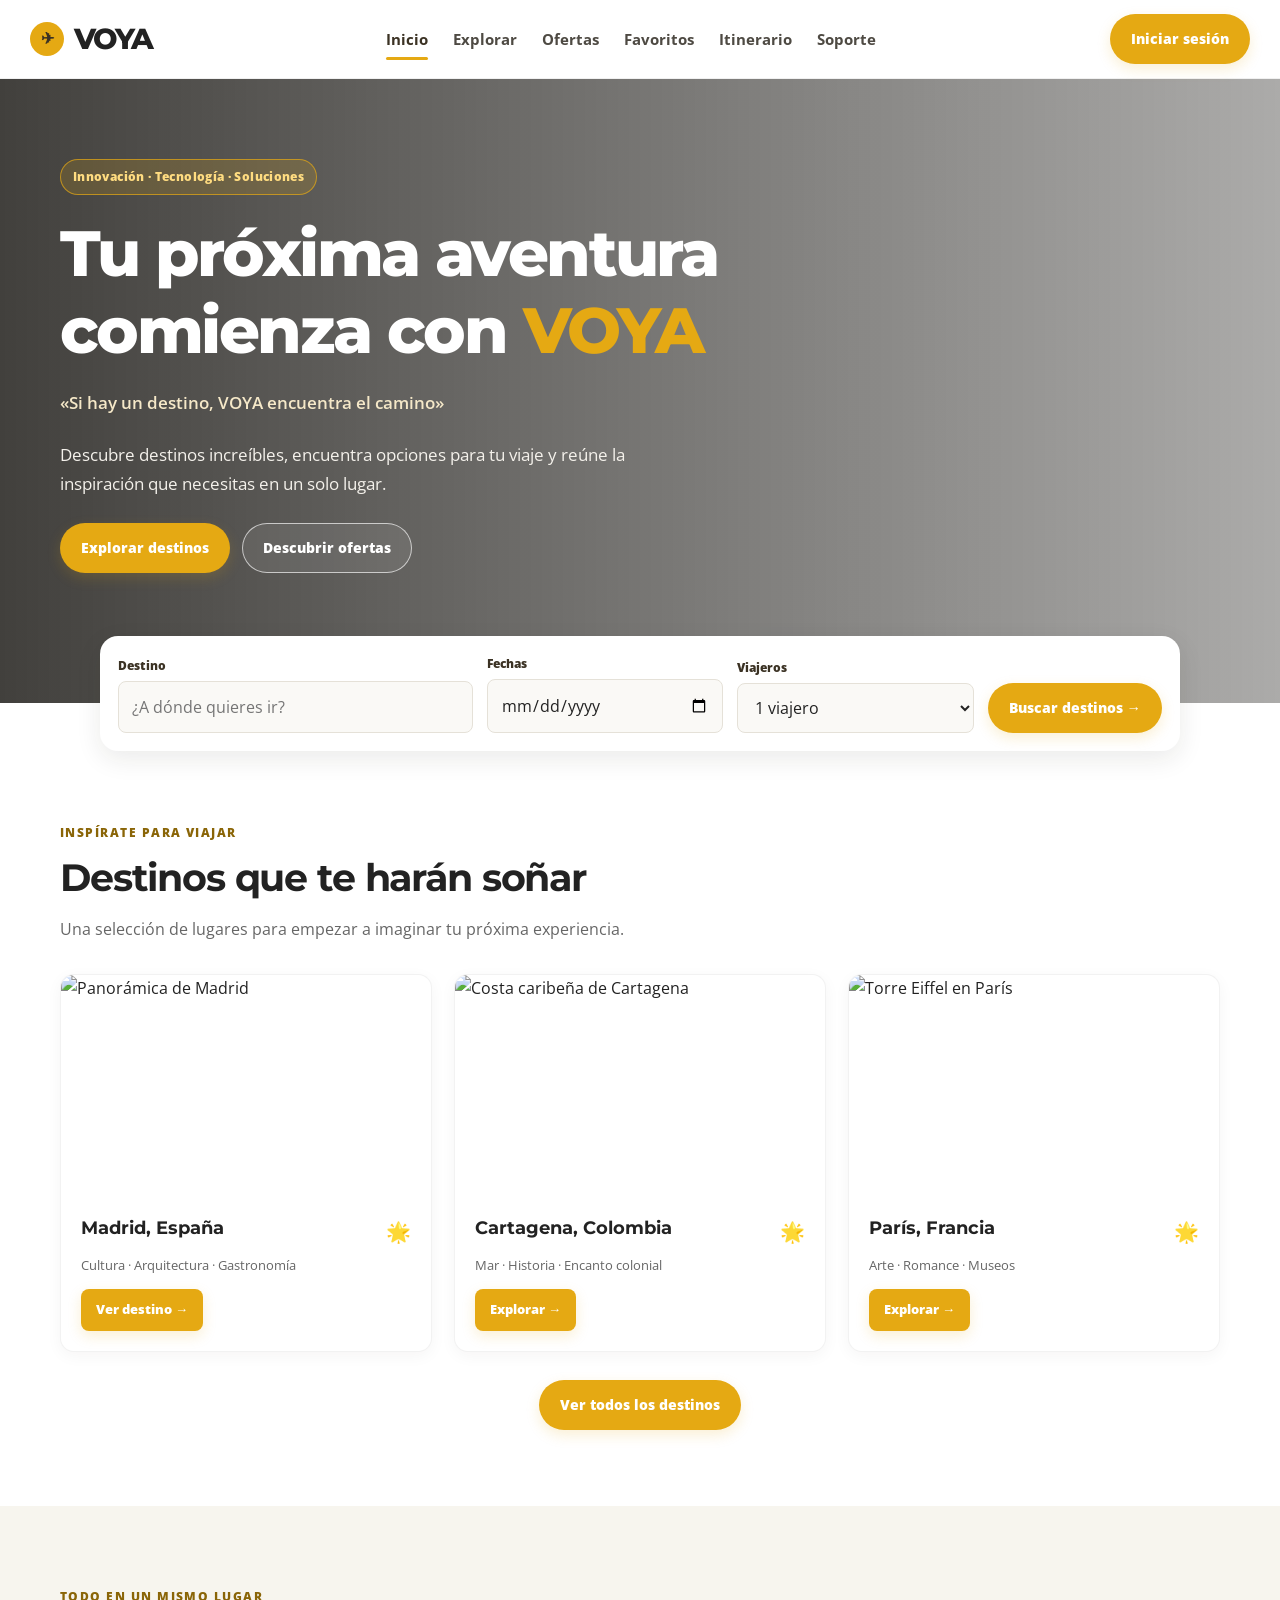
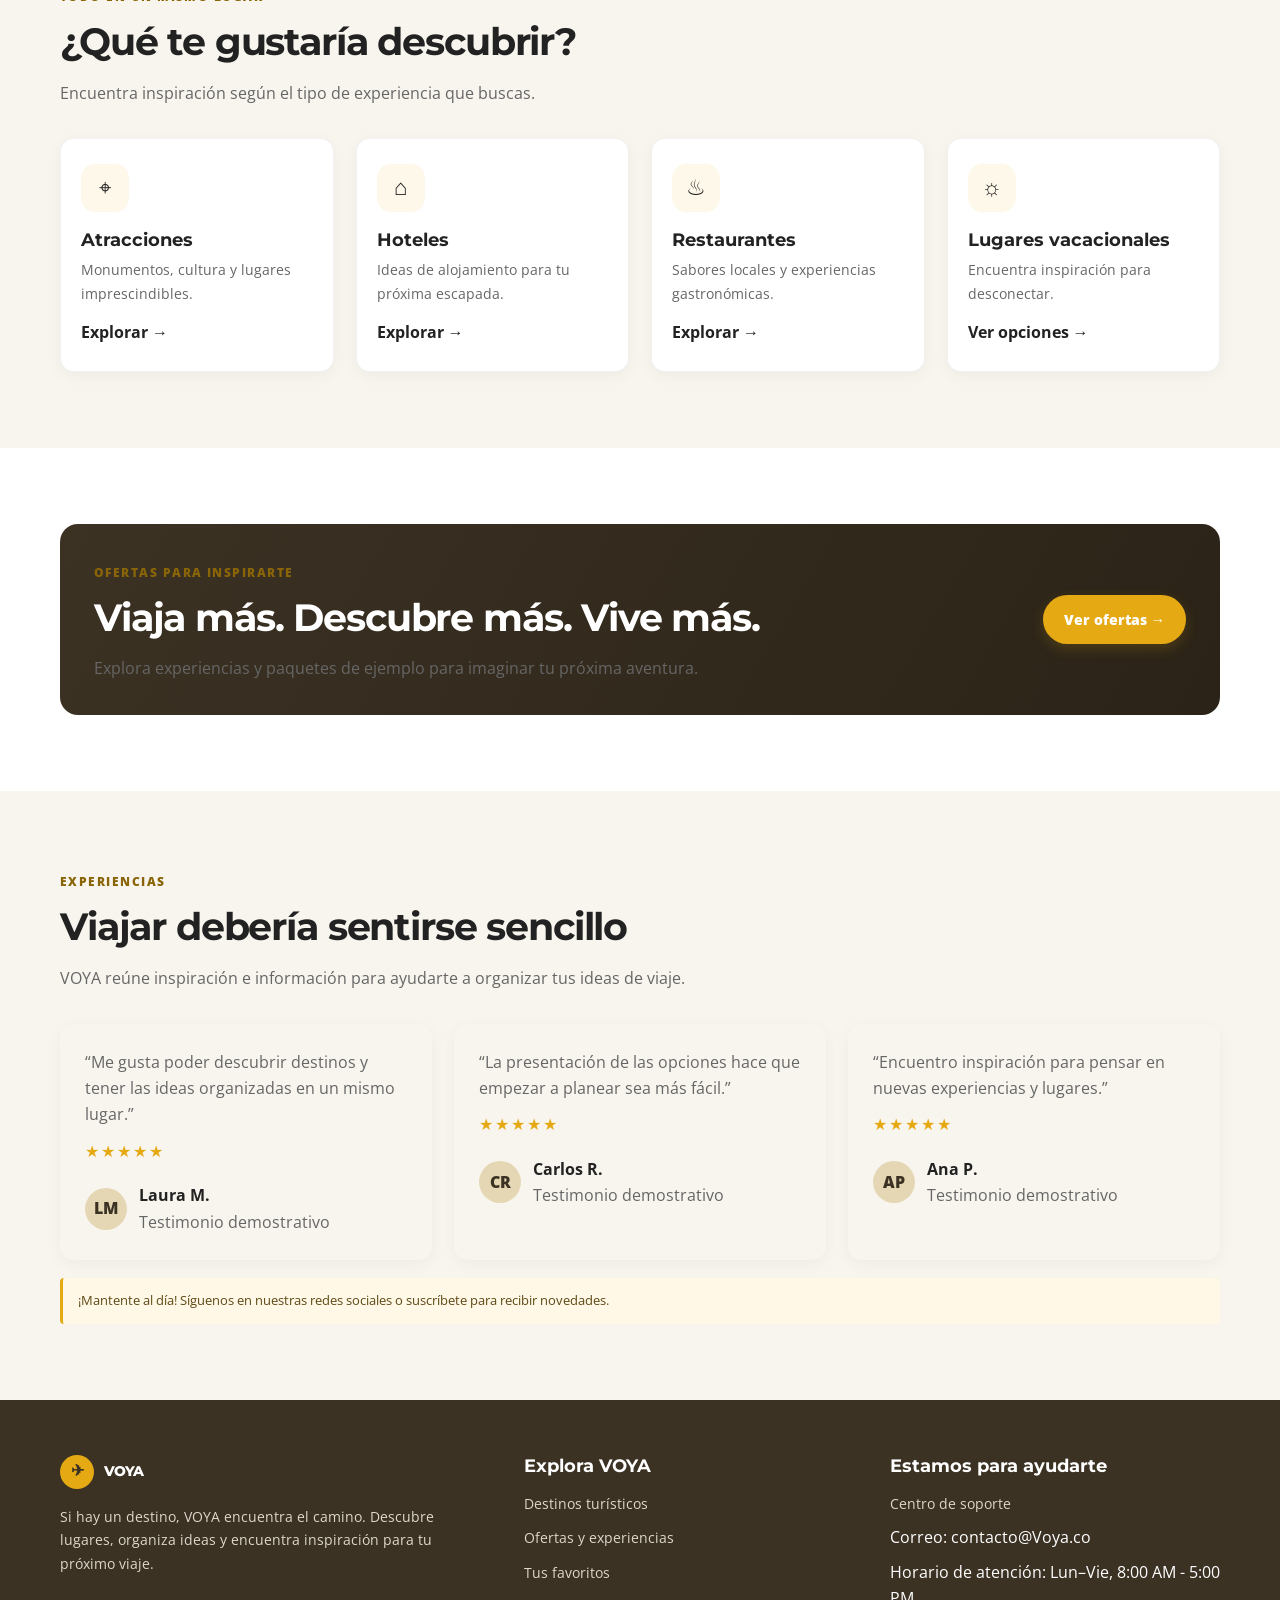
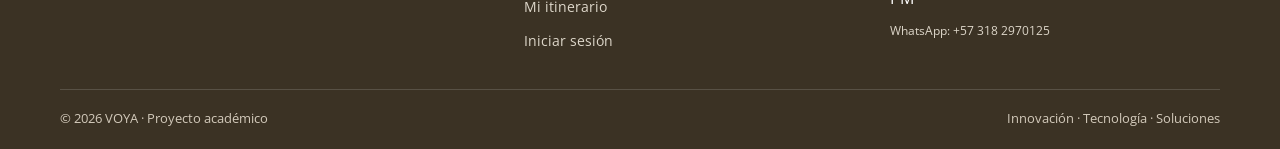
==== index.html @ 36a2ebd2 "Add files via upload" ====
<!-- inicio -->
<!DOCTYPE html>
<html lang="es">

<head>
    <meta charset="utf-8">
    <meta name="viewport" content="width=device-width, initial-scale=1">
    <meta name="description" content="VOYA: descubre destinos y planifica tu próximo viaje.">
    <title>VOYA — Tu próxima aventura</title>
    <link rel="stylesheet" href="css/styles.css">
</head>

<!-- Cuerpo-->

<body>
    <header class="header">
        <div class="header__container">
            <a class="header__brand" href="index.html"><span class="brand-mark"
                    aria-hidden="true">✈</span><span>VOYA</span></a>
            <nav class="nav" aria-label="Navegación principal">
                <ul class="nav__list">
                    <li><a class="nav__link active" href="index.html">Inicio</a></li>
                    <li><a class="nav__link" href="pages/explorar.html">Explorar</a></li>
                    <li><a class="nav__link" href="pages/ofertas.html">Ofertas</a></li>
                    <li><a class="nav__link" href="pages/favoritos.html">Favoritos</a></li>
                    <li><a class="nav__link" href="pages/itinerario.html">Itinerario</a></li>
                    <li><a class="nav__link" href="pages/soporte.html">Soporte</a></li>
                </ul>
            </nav>
            <div class="header__actions"><a class="btn btn--pill btn--primary" href="pages/login.html">Iniciar
                    sesión</a></div>
        </div>
    </header>

    <!-- secciones -->
    <main>
        <!-- sección #1-->
        <section class="hero">
            <div class="hero__container">
                <div class="hero__content">
                    <span class="badge badge--gold">Innovación · Tecnología · Soluciones</span>
                    <h1 class="hero__title">Tu próxima aventura comienza con <span class="text-gold">VOYA</span></h1>
                    <p class="hero__slogan">«Si hay un destino, VOYA encuentra el camino»</p>
                    <p>Descubre destinos increíbles, encuentra opciones para tu viaje y reúne la inspiración que
                        necesitas en un solo lugar.</p>

                    <div class="hero__cta-group"><a class="btn btn--pill btn--primary"
                            href="pages/explorar.html">Explorar destinos</a><a class="btn btn--pill btn--outline-light"
                            href="pages/ofertas.html">Descubrir ofertas</a></div>
                </div>
            </div>

            <div class="search-box">
                <form class="search-box__form" action="pages/explorar.html" method="get">
                    <div class="search-box__field"><label class="search-box__label"
                            for="destination">Destino</label><input class="search-box__input" id="destination"
                            name="destino" placeholder="¿A dónde quieres ir?"></div>

                    <div class="search-box__field"><label class="search-box__label" for="dates">Fechas</label>
                    
<input type="date" class="search-box__input" id="dates" name="fecha" min="2026-11-13" aria-label="Fecha de viaje"></div>
                            
                    <div class="search-box__field">
  <label class="search-box__label" for="travelers">Viajeros</label>
  <select class="search-box__input" id="travelers" name="viajeros">
    <option value="1" selected>1 viajero</option>
    <option value="2" >2 viajeros</option>
    <option value="familia">Familia</option>
  </select>

  <div class="travelers-counter" id="family-counter" role="group"
       aria-label="Número de personas de la familia" hidden>
    <button class="counter-btn" id="family-minus" type="button"
            aria-label="Quitar una persona">−</button>
    <output class="counter-value" id="family-count" aria-live="polite">3</output>
    <button class="counter-btn" id="family-plus" type="button"
            aria-label="Agregar una persona">+</button>
  </div>

  <input type="hidden" id="travelers-total" name="num_viajeros" value="1">
</div>
                        
                        
                    <button class="btn btn--pill btn--primary search-box__btn" type="submit">Buscar destinos →</button>
                </form>
            </div>
        </section>

        <!-- sección 2 -->
        <section class="section home-after-hero">
            <div class="container">
                <div class="section-heading"><span class="eyebrow">Inspírate para viajar</span>
                    <h2>Destinos que te harán soñar</h2>
                    <p>Una selección de lugares para empezar a imaginar tu próxima experiencia.</p>
                </div>

                <div class="grid grid--3">
                    <article class="destination-card"><img class="destination-card__image"
                            src="https://images.unsplash.com/photo-1539037116277-4db20889f2d4?auto=format&fit=crop&w=900&q=80"
                            alt="Panorámica de Madrid">
                        <div class="destination-card__body">
                            <div class="card-row">
                                <h3>Madrid, España</h3><span class="heart" aria-label="Favorito">🌟</span>
                            </div>
                            <p class="destination-card__meta">Cultura · Arquitectura · Gastronomía</p><a
                                class="btn btn--primary btn--small" href="pages/destino.html?id=es">Ver destino →</a>                        </div>
                    </article>
                    
                    <article class="destination-card"><img class="destination-card__image"
                            src="https://images.unsplash.com/photo-1533105079780-92b9be482077?auto=format&fit=crop&w=900&q=80"
                            alt="Costa caribeña de Cartagena">
                        <div class="destination-card__body">
                            <div class="card-row">
                                <h3>Cartagena, Colombia</h3><span class="heart" aria-label="Favorito">🌟</span>
                            </div>
                            <p class="destination-card__meta">Mar · Historia · Encanto colonial</p><a
                                class="btn btn--primary btn--small" href="pages/explorar.html">Explorar →</a>
                        </div>
                    </article>

                    <!-- sección #3-->
                    <article class="destination-card"><img class="destination-card__image"
                            src="https://images.unsplash.com/photo-1502602898657-3e91760cbb34?auto=format&fit=crop&w=900&q=80"
                            alt="Torre Eiffel en París">
                        <div class="destination-card__body">
                            <div class="card-row">
                                <h3>París, Francia</h3><span class="heart" aria-label="Favorito">🌟</span>
                            </div>
                            <p class="destination-card__meta">Arte · Romance · Museos</p><a
                                class="btn btn--primary  btn--small" href="pages/explorar.html">Explorar →</a>
                        </div>
                    </article>
                </div>

                
                <div style="text-align:center;margin-top:28px"><a class="btn btn--primary btn--pill"
                        href="pages/explorar.html">Ver todos los destinos</a></div>
            </div>
        </section>

        <!-- sección #4-->
        <section class="section section--cream">
            <div class="container">
                <div class="section-heading"><span class="eyebrow">Todo en un mismo lugar</span>
                    <h2>¿Qué te gustaría descubrir?</h2>
                    <p>Encuentra inspiración según el tipo de experiencia que buscas.</p>
                </div>
                <div class="grid grid--4">
                    <a class="category-card" href="pages/explorar.html">
                        <div class="category-icon">⌖</div>
                        <h3>Atracciones</h3>
                        <p>Monumentos, cultura y lugares imprescindibles.</p><strong>Explorar →</strong>
                    </a>
                    <a class="category-card" href="pages/explorar.html">
                        <div class="category-icon">⌂</div>
                        <h3>Hoteles</h3>
                        <p>Ideas de alojamiento para tu próxima escapada.</p><strong>Explorar →</strong>
                    </a>
                    <a class="category-card" href="pages/explorar.html">
                        <div class="category-icon">♨</div>
                        <h3>Restaurantes</h3>
                        <p>Sabores locales y experiencias gastronómicas.</p><strong>Explorar →</strong>
                    </a>
                    <a class="category-card" href="pages/ofertas.html">
                        <div class="category-icon">☼</div>
                        <h3>Lugares vacacionales</h3>
                        <p>Encuentra inspiración para desconectar.</p><strong>Ver opciones →</strong>
                    </a>
                </div>
            </div>
        </section>

        <!-- sección #5-->
        <section class="section">
            <div class="container">
                <div class="promo-banner">
                    <div><span class="eyebrow">Ofertas para inspirarte</span>
                        <h2>Viaja más. Descubre más. Vive más.</h2>
                        <p>Explora experiencias y paquetes de ejemplo para imaginar tu próxima aventura.</p>
                    </div><a class="btn btn--pill btn--primary" href="pages/ofertas.html">Ver ofertas →</a>
                </div>
            </div>
        </section>

        <!-- sección #6-->
        <section class="section section--cream">
            <div class="container">
                <div class="section-heading"><span class="eyebrow">Experiencias</span>
                    <h2>Viajar debería sentirse sencillo</h2>
                    <p>VOYA reúne inspiración e información para ayudarte a organizar tus ideas de viaje.</p>
                </div>
                <div class="grid grid--3">
                    <article class="review-card">
                        <p>“Me gusta poder descubrir destinos y tener las ideas organizadas en un mismo lugar.”</p>
                        <div class="stars">★★★★★</div>
                        <div class="review-person">
                            <div class="avatar">LM</div>
                            <div><strong>Laura M.</strong>
                                <p>Testimonio demostrativo</p>
                            </div>
                        </div>
                    </article>

                    <article class="review-card">
                        <p>“La presentación de las opciones hace que empezar a planear sea más fácil.”</p>
                        <div class="stars">★★★★★</div>
                        <div class="review-person">
                            <div class="avatar">CR</div>
                            <div><strong>Carlos R.</strong>
                                <p>Testimonio demostrativo</p>
                            </div>
                        </div>
                    </article>

                    <article class="review-card">
                        <p>“Encuentro inspiración para pensar en nuevas experiencias y lugares.”</p>
                        <div class="stars">★★★★★</div>
                        <div class="review-person">
                            <div class="avatar">AP</div>
                            <div><strong>Ana P.</strong>
                                <p>Testimonio demostrativo</p>
                            </div>
                        </div>
                    </article>

                </div>
                <p class="notice">¡Mantente al día! Síguenos en nuestras redes sociales o suscríbete para recibir
                    novedades.</p>
            </div>
        </section>
    </main>


    <!-- pie de pagina -->
    <footer class="footer">
        <div class="container">
            <div class="footer__grid">
                <div><a class="header__brand" href="index.html"><span class="brand-mark">✈</span><span
                            style="color:#fff">VOYA</span></a>
                    <p style="margin-top:16px">Si hay un destino, VOYA encuentra el camino. Descubre lugares, organiza
                        ideas y encuentra inspiración para tu próximo viaje.</p>
                </div>
                <div>
                    <h3>Explora VOYA</h3>
                    <ul class="footer__links">
                        <li><a href="pages/explorar.html">Destinos turísticos</a></li>
                        <li><a href="pages/ofertas.html">Ofertas y experiencias</a></li>
                        <li><a href="pages/favoritos.html">Tus favoritos</a></li>
                        <li><a href="pages/itinerario.html">Mi itinerario</a></li>
                        <li><a href="pages/login.html">Iniciar sesión</a></li>
                    </ul>
                </div>
                <div>
                    <h3>Estamos para ayudarte</h3>
                    <ul class="footer__links">
                        <li><a href="pages/soporte.html">Centro de soporte</a></li>
                        <li>Correo: contacto@Voya.co</li>
                        <li>Horario de atención: Lun–Vie, 8:00 AM - 5:00 PM</li>
                    </ul>
                    <p style="margin-top:10px;font-size:.78rem">WhatsApp: +57 318 2970125</p>
                </div>
            </div>
            <div class="footer__bottom"><span>© 2026 VOYA · Proyecto académico</span><span>Innovación · Tecnología ·
                    Soluciones</span></div>
        </div>
    </footer>
    
    <script src="js/menu/viajeros.js"></script>
</body>

</html>
---- css/styles.css ----
@import url('https://fonts.googleapis.com/css2?family=Montserrat:wght@400;500;600;700;800&family=Open+Sans:wght@400;500;600;700&display=swap');

/* Base */
@import url('base/variables.css');
@import url('base/reset.css');
@import url('base/typography.css');

/* Layout */
@import url('layout/layout.css');
@import url('layout/header.css');
@import url('layout/footer.css');

/* Componentes */
@import url('components/buttons.css');
@import url('components/cards.css');
@import url('components/forms.css');
@import url('components/search.css');
@import url('components/page-header.css');
@import url('components/filters.css');
@import url('components/feedback.css');
@import url('components/promo.css');

/* Páginas */
@import url('pages/home.css');
@import url('pages/destino.css');
@import url('pages/soporte.css');
@import url('pages/login.css');
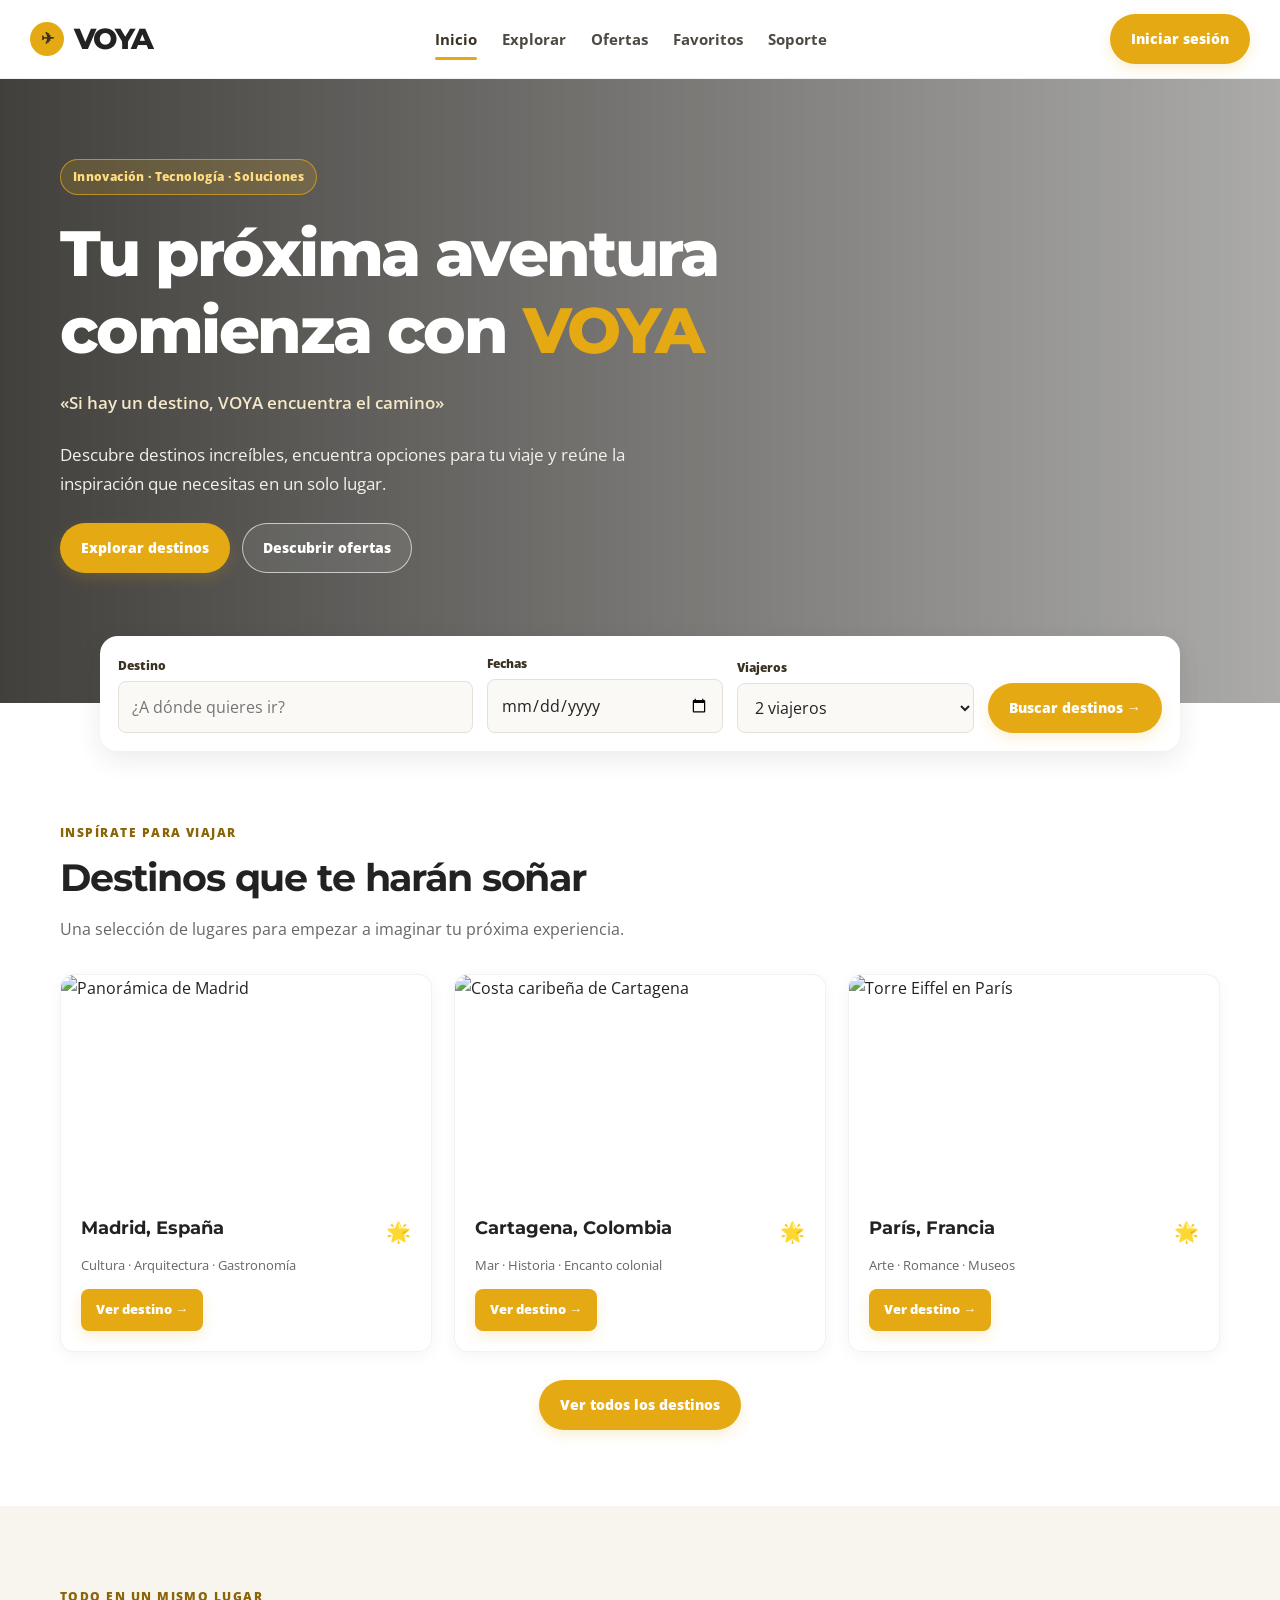
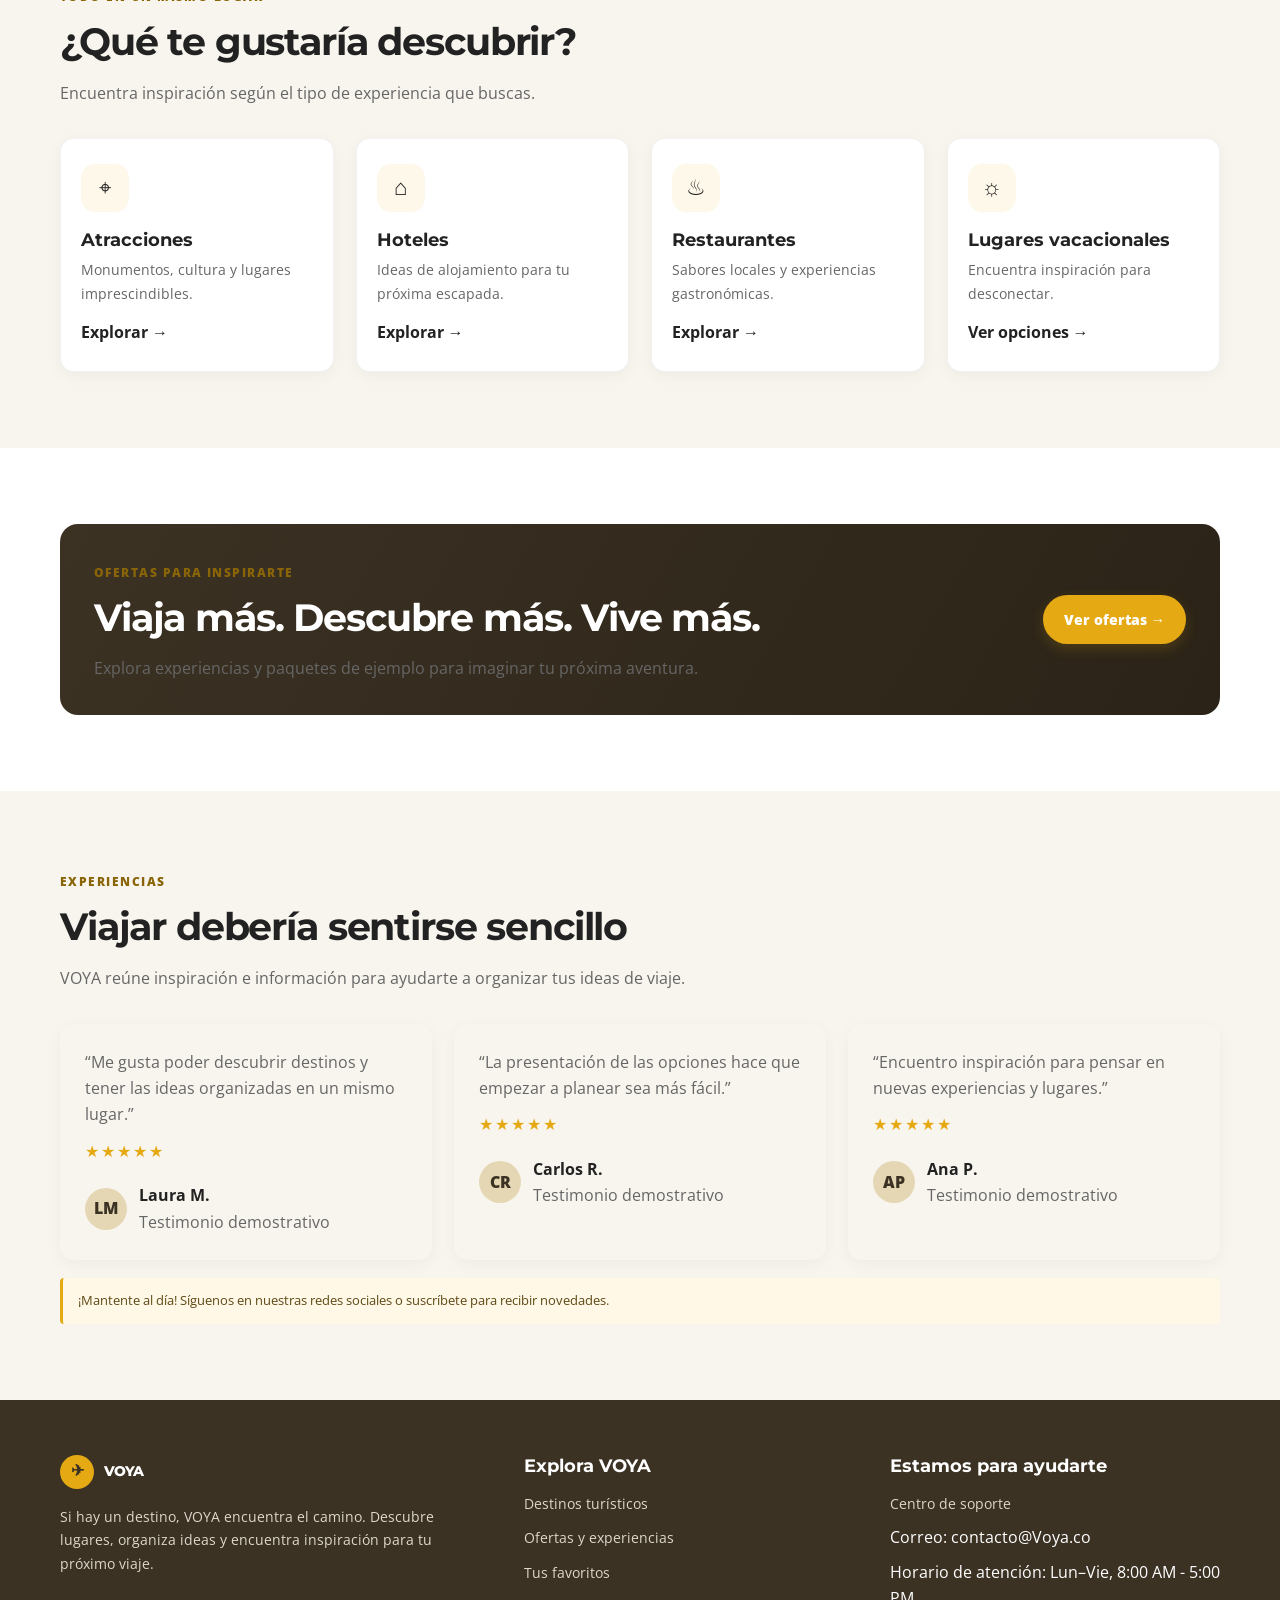
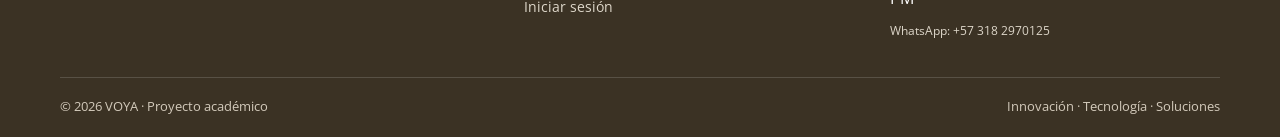
==== commit 8093e12d: "Add files via upload" ====
--- a/index.html
+++ b/index.html
@@ -23,7 +23,6 @@
                     <li><a class="nav__link" href="pages/explorar.html">Explorar</a></li>
                     <li><a class="nav__link" href="pages/ofertas.html">Ofertas</a></li>
                     <li><a class="nav__link" href="pages/favoritos.html">Favoritos</a></li>
-                    <li><a class="nav__link" href="pages/itinerario.html">Itinerario</a></li>
                     <li><a class="nav__link" href="pages/soporte.html">Soporte</a></li>
                 </ul>
             </nav>
@@ -58,13 +57,13 @@
 
                     <div class="search-box__field"><label class="search-box__label" for="dates">Fechas</label>
                     
-<input type="date" class="search-box__input" id="dates" name="fecha" min="2026-11-13" aria-label="Fecha de viaje"></div>
+<input type="date" class="search-box__input" id="dates" name="fecha" placeholder="Elige tus fechas"></div>
                             
                     <div class="search-box__field">
   <label class="search-box__label" for="travelers">Viajeros</label>
   <select class="search-box__input" id="travelers" name="viajeros">
-    <option value="1" selected>1 viajero</option>
-    <option value="2" >2 viajeros</option>
+    <option value="1">1 viajero</option>
+    <option value="2" selected>2 viajeros</option>
     <option value="familia">Familia</option>
   </select>
 
@@ -103,7 +102,7 @@
                                 <h3>Madrid, España</h3><span class="heart" aria-label="Favorito">🌟</span>
                             </div>
                             <p class="destination-card__meta">Cultura · Arquitectura · Gastronomía</p><a
-                                class="btn btn--primary btn--small" href="pages/destino.html?id=es">Ver destino →</a>                        </div>
+                                class="btn btn--primary btn--small" href="pages/destino.html?id=madrid">Ver destino →</a>                        </div>
                     </article>
                     
                     <article class="destination-card"><img class="destination-card__image"
@@ -114,7 +113,7 @@
                                 <h3>Cartagena, Colombia</h3><span class="heart" aria-label="Favorito">🌟</span>
                             </div>
                             <p class="destination-card__meta">Mar · Historia · Encanto colonial</p><a
-                                class="btn btn--primary btn--small" href="pages/explorar.html">Explorar →</a>
+                                class="btn btn--primary btn--small" href="pages/destino.html?id=cartagena">Ver destino →</a>
                         </div>
                     </article>
 
@@ -127,7 +126,7 @@
                                 <h3>París, Francia</h3><span class="heart" aria-label="Favorito">🌟</span>
                             </div>
                             <p class="destination-card__meta">Arte · Romance · Museos</p><a
-                                class="btn btn--primary  btn--small" href="pages/explorar.html">Explorar →</a>
+                                class="btn btn--primary  btn--small" href="pages/destino.html?id=paris">Ver destino →</a>
                         </div>
                     </article>
                 </div>
@@ -246,7 +245,6 @@
                         <li><a href="pages/explorar.html">Destinos turísticos</a></li>
                         <li><a href="pages/ofertas.html">Ofertas y experiencias</a></li>
                         <li><a href="pages/favoritos.html">Tus favoritos</a></li>
-                        <li><a href="pages/itinerario.html">Mi itinerario</a></li>
                         <li><a href="pages/login.html">Iniciar sesión</a></li>
                     </ul>
                 </div>
